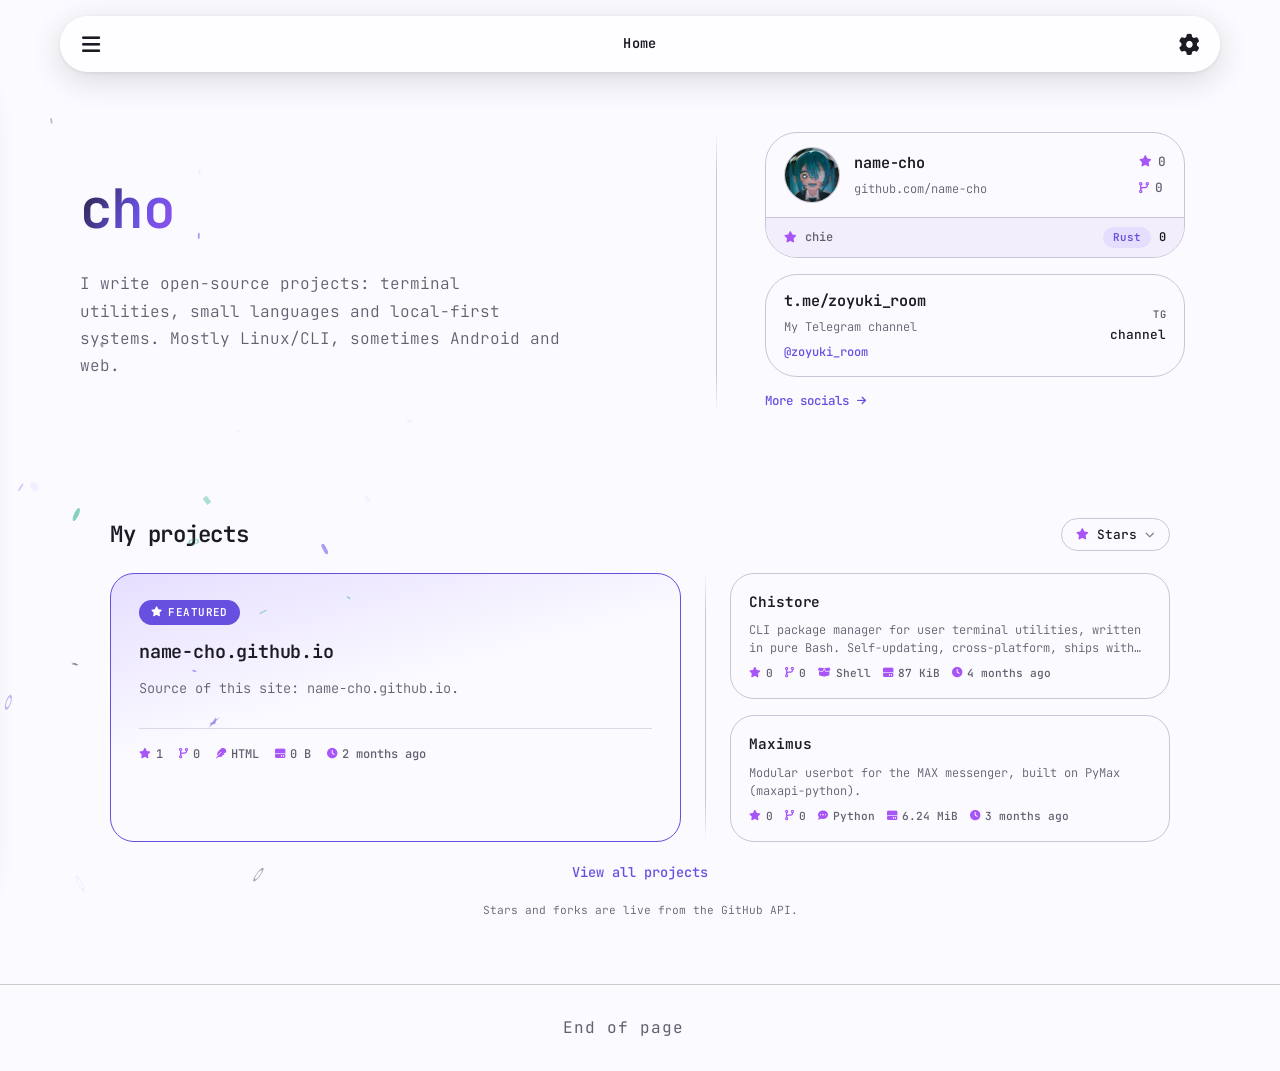
==== index.html @ da780aa5 "meow" ====
<!DOCTYPE html>
<html lang="en">
<head>
<meta charSet="utf-8"/>
<meta name="viewport" content="width=device-width, initial-scale=1"/>
<title>@name-cho</title>
<meta name="description" content="cho — projects, documentation and links."/>
<link rel="icon" href="assets/favicon.svg" type="image/svg+xml"/>
<link rel="stylesheet" href="assets/jetbrains-mono.css?v=1789398069"/>
<link rel="stylesheet" href="assets/fontawesome-subset.css?v=1789398069"/>
<link rel="stylesheet" href="assets/style.css?v=1789398069"/>
<link rel="stylesheet" href="assets/docs.css?v=1789398069"/>
<link rel="stylesheet" href="assets/fx.css?v=1789398069"/>
</head>
<body>
<div class="SideNav-module__W2m5EW__overlay" id="sideOverlay" aria-hidden="true"></div>
<aside class="SideNav-module__W2m5EW__sideNav" id="sideNav">
<nav class="SideNav-module__W2m5EW__navList" id="sideNavList"></nav>
</aside>
<div class="TopBar-module__hfKmSa__topBar">
<div class="TopBar-module__hfKmSa__leftSlot">
<div class="TopBar-module__hfKmSa__settingsBtnWrap">
<button class="TopBar-module__hfKmSa__settingsBtn" id="navBtn" aria-label="Open navigation"><i class="fas fa-bars"></i></button>
<span class="TopBar-module__hfKmSa__tooltip TopBar-module__hfKmSa__tooltipRight" data-i18n="navigation">Navigation</span>
</div>
</div>
<nav class="TopBar-module__hfKmSa__breadcrumb" aria-label="breadcrumb">
<span class="TopBar-module__hfKmSa__breadcrumbItem"><span class="TopBar-module__hfKmSa__breadcrumbCurrent" data-i18n="navHomeLabel">Home</span></span>
</nav>
<div class="TopBar-module__hfKmSa__rightControls">
<div class="TopBar-module__hfKmSa__settingsBtnWrap">
<button class="TopBar-module__hfKmSa__settingsBtn" id="settingsBtn" aria-label="Settings"><i class="fas fa-cog"></i></button>
<span class="TopBar-module__hfKmSa__tooltip" id="settingsTooltip" data-i18n="preferences">Preferences</span>
</div>
<div class="TopBar-module__hfKmSa__popup" id="settingsPopup">
<div class="TopBar-module__hfKmSa__popupSection">
<div class="TopBar-module__hfKmSa__popupTitle" data-i18n="theme">Theme</div>
<div class="TopBar-module__hfKmSa__optionRow">
<button class="TopBar-module__hfKmSa__optionBtn js-theme-btn" data-theme="auto">Auto</button>
<button class="TopBar-module__hfKmSa__optionBtn js-theme-btn" data-theme="light" aria-label="Light"><i class="fas fa-sun"></i></button>
<button class="TopBar-module__hfKmSa__optionBtn js-theme-btn" data-theme="dark" aria-label="Dark"><i class="fas fa-moon"></i></button>
</div>
</div>
<div class="TopBar-module__hfKmSa__popupSection">
<div class="TopBar-module__hfKmSa__popupTitle" data-i18n="language">Language</div>
<div class="TopBar-module__hfKmSa__optionRow">
<button class="TopBar-module__hfKmSa__optionBtn js-lang-btn" data-lang="en">EN</button>
<button class="TopBar-module__hfKmSa__optionBtn js-lang-btn" data-lang="ru">RU</button>
</div>
</div>
<div class="TopBar-module__hfKmSa__popupSection">
<div class="TopBar-module__hfKmSa__popupTitle" data-i18n="effects">Effects</div>
<div class="TopBar-module__hfKmSa__optionRow">
<div class="TopBar-module__hfKmSa__settingsBtnWrap">
<button class="TopBar-module__hfKmSa__optionBtn" id="particlesBtn" type="button" aria-label="Click particles"><i class="fas fa-wand-magic-sparkles"></i></button>
<span class="TopBar-module__hfKmSa__tooltip" data-i18n="particles">Click particles</span>
</div>
</div>
</div>
</div>
</div>
</div>
<div class="page-module__E0kJGG__container"><main class="page-module__E0kJGG__main">
<div class="page-module__E0kJGG__introCol">
<h1 id="heroHandle" class="jelly-drop">cho</h1>
<p class="page-module__E0kJGG__tagline jelly-rise" id="heroTagline"></p>
</div>
<div class="page-module__E0kJGG__heroDivider" aria-hidden="true"></div>
<div class="page-module__E0kJGG__links">
<div class="GithubCard-module__CP3e5W__card">
<a href="https://github.com/name-cho" class="GithubCard-module__CP3e5W__mainRow" id="gitCard" aria-label="GitHub profile" target="_blank" rel="noopener">
<div class="GithubCard-module__CP3e5W__avatar GithubCard-module__CP3e5W__skeleton" id="gitAvatar"></div>
<div class="GithubCard-module__CP3e5W__info">
<div class="GithubCard-module__CP3e5W__login GithubCard-module__CP3e5W__skeletonText" id="gitLogin"></div>
<div class="GithubCard-module__CP3e5W__bio GithubCard-module__CP3e5W__skeletonText" id="gitBio"></div>
</div>
<div class="GithubCard-module__CP3e5W__stats">
<div class="GithubCard-module__CP3e5W__stat"><i class="fas fa-star"></i><span class="GithubCard-module__CP3e5W__skeletonText"></span></div>
<div class="GithubCard-module__CP3e5W__stat"><i class="fas fa-code-branch"></i><span class="GithubCard-module__CP3e5W__skeletonText"></span></div>
</div>
</a>
<div class="GithubCard-module__CP3e5W__topRepo" id="gitTopRepo"></div>
</div>
<div>
<div class="TelegramCard-module__SQS1Ya__card">
<div class="TelegramCard-module__SQS1Ya__mainRow">
<div class="TelegramCard-module__SQS1Ya__info">
<div class="TelegramCard-module__SQS1Ya__name" id="tgName">t.me/zoyuki_room</div>
<div class="TelegramCard-module__SQS1Ya__description" id="tgDesc"></div>
<div class="TelegramCard-module__SQS1Ya__usernames" id="tgUsernames"></div>
</div>
<div class="TelegramCard-module__SQS1Ya__idBadge"><span class="TelegramCard-module__SQS1Ya__idLabel" id="tgBadgeLabel">TG</span><span class="TelegramCard-module__SQS1Ya__idValue" id="tgBadgeValue">channel</span></div>
</div>
</div>
<a class="page-module__E0kJGG__moreSocials" id="moreSocials" href="socials.html"></a>
</div>
</div>
</main>
<section class="ProjectsSection-module__2qoIza__section">
<div class="ProjectsSection-module__2qoIza__header jelly-rise">
<h2 data-i18n="myProjects">My projects</h2>
<div class="ProjectsSection-module__2qoIza__sortRoot" id="sortRoot"></div>
</div>
<div class="ProjectsSection-module__2qoIza__grid" id="projectsGrid">
<div class="ProjectsSection-module__2qoIza__card ProjectsSection-module__2qoIza__cardFeatured">
<div class="ProjectsSection-module__2qoIza__featuredBadge ProjectsSection-module__2qoIza__skeletonText"></div>
<div class="ProjectsSection-module__2qoIza__name ProjectsSection-module__2qoIza__skeletonText"></div>
<div class="ProjectsSection-module__2qoIza__description ProjectsSection-module__2qoIza__skeletonText"></div>
<div class="ProjectsSection-module__2qoIza__meta"><span class="ProjectsSection-module__2qoIza__metaItem ProjectsSection-module__2qoIza__skeletonText"></span><span class="ProjectsSection-module__2qoIza__metaItem ProjectsSection-module__2qoIza__skeletonText"></span></div>
</div>
<div class="ProjectsSection-module__2qoIza__divider" aria-hidden="true"></div>
<div class="ProjectsSection-module__2qoIza__stack">
<div class="ProjectsSection-module__2qoIza__card">
<div class="ProjectsSection-module__2qoIza__name ProjectsSection-module__2qoIza__skeletonText"></div>
<div class="ProjectsSection-module__2qoIza__description ProjectsSection-module__2qoIza__skeletonText"></div>
<div class="ProjectsSection-module__2qoIza__meta"><span class="ProjectsSection-module__2qoIza__metaItem ProjectsSection-module__2qoIza__skeletonText"></span><span class="ProjectsSection-module__2qoIza__metaItem ProjectsSection-module__2qoIza__skeletonText"></span></div>
</div>
<div class="ProjectsSection-module__2qoIza__card">
<div class="ProjectsSection-module__2qoIza__name ProjectsSection-module__2qoIza__skeletonText"></div>
<div class="ProjectsSection-module__2qoIza__description ProjectsSection-module__2qoIza__skeletonText"></div>
<div class="ProjectsSection-module__2qoIza__meta"><span class="ProjectsSection-module__2qoIza__metaItem ProjectsSection-module__2qoIza__skeletonText"></span><span class="ProjectsSection-module__2qoIza__metaItem ProjectsSection-module__2qoIza__skeletonText"></span></div>
</div>
</div>
</div>
<div class="page-module__E0kJGG__viewMoreWrap" id="viewMoreWrap"></div>
<p class="page-module__E0kJGG__note" id="snapshotNote"></p>
</section>
<footer class="page-module__E0kJGG__footer">
<p id="animated-text"><span data-i18n="endOfPage">End of page</span><span aria-hidden="true" style="display:inline-flex"><span class="animated-dot" style="animation-delay:0s">.</span><span class="animated-dot" style="animation-delay:0.2s">.</span><span class="animated-dot" style="animation-delay:0.4s">.</span></span></p>
</footer>
</div>
<script src="data.js?v=1789398069"></script>
<script src="app.js?v=1789398069"></script>
<script src="assets/fx.js?v=1789398069"></script>
</body>
</html>
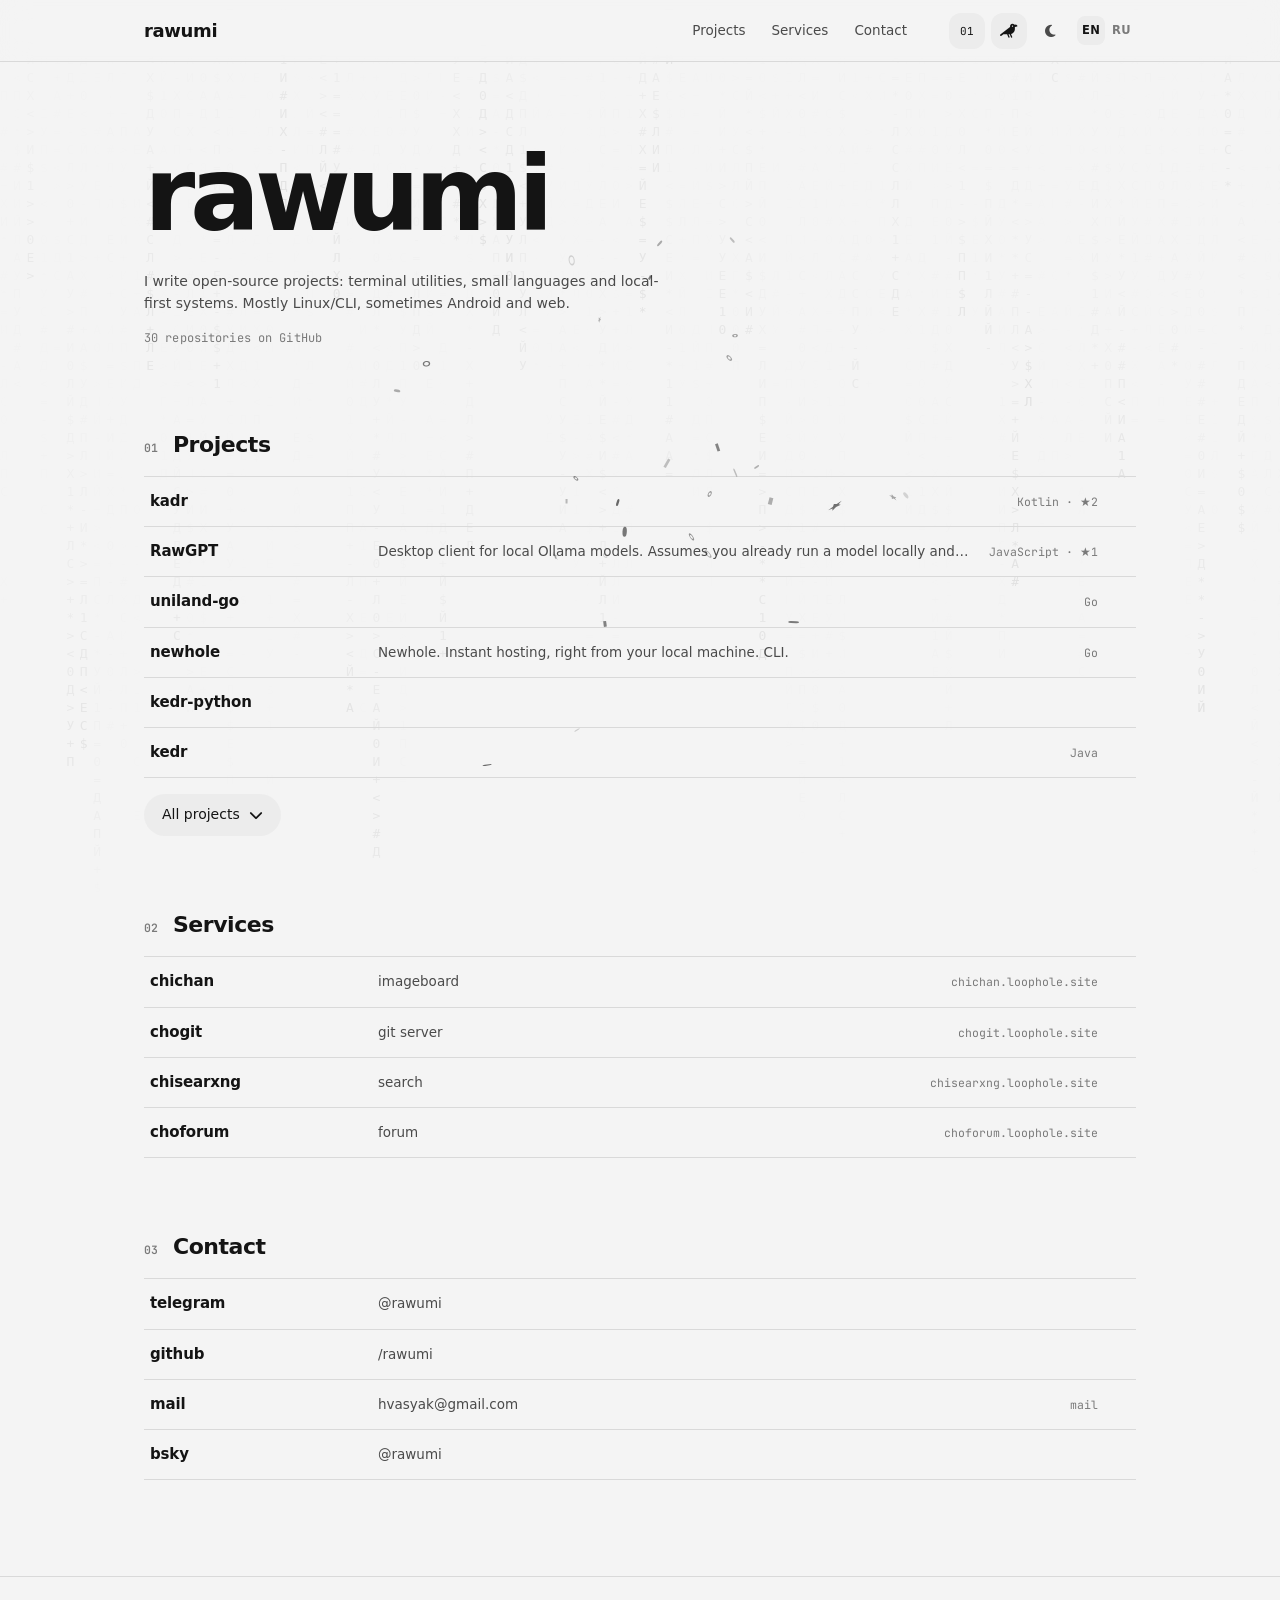
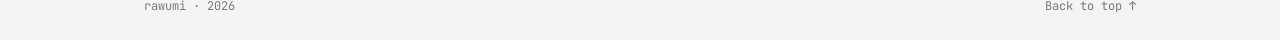
==== commit 8cda5bee: "site: rename to rawumi, editorial redesign, matrix background" ====
--- a/index.html
+++ b/index.html
@@ -3,134 +3,72 @@
 <head>
 <meta charSet="utf-8"/>
 <meta name="viewport" content="width=device-width, initial-scale=1"/>
-<title>@name-cho</title>
-<meta name="description" content="cho — projects, documentation and links."/>
+<title>@rawumi</title>
+<meta name="description" content="rawumi — projects, services and links."/>
+<meta name="theme-color" content="#0f0f0f" media="(prefers-color-scheme: dark)"/>
+<meta name="theme-color" content="#f4f4f4" media="(prefers-color-scheme: light)"/>
 <link rel="icon" href="assets/favicon.svg" type="image/svg+xml"/>
-<link rel="stylesheet" href="assets/jetbrains-mono.css?v=1789398069"/>
-<link rel="stylesheet" href="assets/fontawesome-subset.css?v=1789398069"/>
-<link rel="stylesheet" href="assets/style.css?v=1789398069"/>
-<link rel="stylesheet" href="assets/docs.css?v=1789398069"/>
-<link rel="stylesheet" href="assets/fx.css?v=1789398069"/>
+<link rel="stylesheet" href="assets/jetbrains-mono.css?v=1795276804"/>
+<link rel="stylesheet" href="assets/fontawesome-subset.css?v=1795276804"/>
+<link rel="stylesheet" href="assets/fx.css?v=1795276804"/>
+<link rel="stylesheet" href="assets/m3.css?v=1795276804"/>
 </head>
-<body>
-<div class="SideNav-module__W2m5EW__overlay" id="sideOverlay" aria-hidden="true"></div>
-<aside class="SideNav-module__W2m5EW__sideNav" id="sideNav">
-<nav class="SideNav-module__W2m5EW__navList" id="sideNavList"></nav>
-</aside>
-<div class="TopBar-module__hfKmSa__topBar">
-<div class="TopBar-module__hfKmSa__leftSlot">
-<div class="TopBar-module__hfKmSa__settingsBtnWrap">
-<button class="TopBar-module__hfKmSa__settingsBtn" id="navBtn" aria-label="Open navigation"><i class="fas fa-bars"></i></button>
-<span class="TopBar-module__hfKmSa__tooltip TopBar-module__hfKmSa__tooltipRight" data-i18n="navigation">Navigation</span>
-</div>
-</div>
-<nav class="TopBar-module__hfKmSa__breadcrumb" aria-label="breadcrumb">
-<span class="TopBar-module__hfKmSa__breadcrumbItem"><span class="TopBar-module__hfKmSa__breadcrumbCurrent" data-i18n="navHomeLabel">Home</span></span>
-</nav>
-<div class="TopBar-module__hfKmSa__rightControls">
-<div class="TopBar-module__hfKmSa__settingsBtnWrap">
-<button class="TopBar-module__hfKmSa__settingsBtn" id="settingsBtn" aria-label="Settings"><i class="fas fa-cog"></i></button>
-<span class="TopBar-module__hfKmSa__tooltip" id="settingsTooltip" data-i18n="preferences">Preferences</span>
-</div>
-<div class="TopBar-module__hfKmSa__popup" id="settingsPopup">
-<div class="TopBar-module__hfKmSa__popupSection">
-<div class="TopBar-module__hfKmSa__popupTitle" data-i18n="theme">Theme</div>
-<div class="TopBar-module__hfKmSa__optionRow">
-<button class="TopBar-module__hfKmSa__optionBtn js-theme-btn" data-theme="auto">Auto</button>
-<button class="TopBar-module__hfKmSa__optionBtn js-theme-btn" data-theme="light" aria-label="Light"><i class="fas fa-sun"></i></button>
-<button class="TopBar-module__hfKmSa__optionBtn js-theme-btn" data-theme="dark" aria-label="Dark"><i class="fas fa-moon"></i></button>
-</div>
-</div>
-<div class="TopBar-module__hfKmSa__popupSection">
-<div class="TopBar-module__hfKmSa__popupTitle" data-i18n="language">Language</div>
-<div class="TopBar-module__hfKmSa__optionRow">
-<button class="TopBar-module__hfKmSa__optionBtn js-lang-btn" data-lang="en">EN</button>
-<button class="TopBar-module__hfKmSa__optionBtn js-lang-btn" data-lang="ru">RU</button>
-</div>
-</div>
-<div class="TopBar-module__hfKmSa__popupSection">
-<div class="TopBar-module__hfKmSa__popupTitle" data-i18n="effects">Effects</div>
-<div class="TopBar-module__hfKmSa__optionRow">
-<div class="TopBar-module__hfKmSa__settingsBtnWrap">
-<button class="TopBar-module__hfKmSa__optionBtn" id="particlesBtn" type="button" aria-label="Click particles"><i class="fas fa-wand-magic-sparkles"></i></button>
-<span class="TopBar-module__hfKmSa__tooltip" data-i18n="particles">Click particles</span>
+<body id="top">
+
+<canvas class="rain" id="rain" aria-hidden="true"></canvas>
+
+<header class="site-head">
+<div class="wrap head-inner">
+<a class="brand" href="index.html">rawumi</a>
+<nav class="head-links" id="siteNav" aria-label="Sections"></nav>
+<div class="head-actions">
+<button class="icon-btn" id="matrixBtn" type="button" aria-pressed="true" aria-label="Matrix rain" title="Matrix rain"><span class="mono">01</span></button>
+<button class="icon-btn" id="particlesBtn" type="button" aria-pressed="true" aria-label="Click particles" title="Click particles"><i class="fas fa-wand-magic-sparkles"></i></button>
+<button class="icon-btn" id="themeBtn" type="button" aria-label="Theme" title="Theme"><i class="fas fa-moon"></i></button>
+<div class="lang" id="langSeg" role="group" aria-label="Language">
+<button type="button" data-lang="en">EN</button>
+<button type="button" data-lang="ru">RU</button>
 </div>
 </div>
 </div>
+</header>
+
+<main class="wrap">
+<section class="hero">
+<h1 class="hero-title" id="heroHandle">rawumi</h1>
+<p class="hero-lead" id="heroTagline"></p>
+<p class="hero-meta mono" id="heroMeta"></p>
+</section>
+
+<section class="sec" id="projects">
+<h2 class="sec-title"><span class="idx mono">01</span><span data-i18n="projectsTitle">Projects</span></h2>
+<ul class="rows" id="projectsGrid"></ul>
+<div class="more" id="viewMoreWrap"></div>
+</section>
+
+<section class="sec" id="services">
+<h2 class="sec-title"><span class="idx mono">02</span><span data-i18n="servicesTitle">Services</span></h2>
+<ul class="rows" id="servicesGrid"></ul>
+</section>
+
+<section class="sec" id="contact">
+<h2 class="sec-title"><span class="idx mono">03</span><span data-i18n="contactTitle">Contact</span></h2>
+<ul class="rows" id="contactGrid"></ul>
+</section>
+</main>
+
+<footer class="foot">
+<div class="wrap foot-inner">
+<span class="mono">rawumi · <span id="year">2026</span></span>
+<a class="mono foot-up" href="#top"><span data-i18n="backTop">Back to top</span> ↑</a>
 </div>
-</div>
-</div>
-<div class="page-module__E0kJGG__container"><main class="page-module__E0kJGG__main">
-<div class="page-module__E0kJGG__introCol">
-<h1 id="heroHandle" class="jelly-drop">cho</h1>
-<p class="page-module__E0kJGG__tagline jelly-rise" id="heroTagline"></p>
-</div>
-<div class="page-module__E0kJGG__heroDivider" aria-hidden="true"></div>
-<div class="page-module__E0kJGG__links">
-<div class="GithubCard-module__CP3e5W__card">
-<a href="https://github.com/name-cho" class="GithubCard-module__CP3e5W__mainRow" id="gitCard" aria-label="GitHub profile" target="_blank" rel="noopener">
-<div class="GithubCard-module__CP3e5W__avatar GithubCard-module__CP3e5W__skeleton" id="gitAvatar"></div>
-<div class="GithubCard-module__CP3e5W__info">
-<div class="GithubCard-module__CP3e5W__login GithubCard-module__CP3e5W__skeletonText" id="gitLogin"></div>
-<div class="GithubCard-module__CP3e5W__bio GithubCard-module__CP3e5W__skeletonText" id="gitBio"></div>
-</div>
-<div class="GithubCard-module__CP3e5W__stats">
-<div class="GithubCard-module__CP3e5W__stat"><i class="fas fa-star"></i><span class="GithubCard-module__CP3e5W__skeletonText"></span></div>
-<div class="GithubCard-module__CP3e5W__stat"><i class="fas fa-code-branch"></i><span class="GithubCard-module__CP3e5W__skeletonText"></span></div>
-</div>
-</a>
-<div class="GithubCard-module__CP3e5W__topRepo" id="gitTopRepo"></div>
-</div>
-<div>
-<div class="TelegramCard-module__SQS1Ya__card">
-<div class="TelegramCard-module__SQS1Ya__mainRow">
-<div class="TelegramCard-module__SQS1Ya__info">
-<div class="TelegramCard-module__SQS1Ya__name" id="tgName">t.me/zoyuki_room</div>
-<div class="TelegramCard-module__SQS1Ya__description" id="tgDesc"></div>
-<div class="TelegramCard-module__SQS1Ya__usernames" id="tgUsernames"></div>
-</div>
-<div class="TelegramCard-module__SQS1Ya__idBadge"><span class="TelegramCard-module__SQS1Ya__idLabel" id="tgBadgeLabel">TG</span><span class="TelegramCard-module__SQS1Ya__idValue" id="tgBadgeValue">channel</span></div>
-</div>
-</div>
-<a class="page-module__E0kJGG__moreSocials" id="moreSocials" href="socials.html"></a>
-</div>
-</div>
-</main>
-<section class="ProjectsSection-module__2qoIza__section">
-<div class="ProjectsSection-module__2qoIza__header jelly-rise">
-<h2 data-i18n="myProjects">My projects</h2>
-<div class="ProjectsSection-module__2qoIza__sortRoot" id="sortRoot"></div>
-</div>
-<div class="ProjectsSection-module__2qoIza__grid" id="projectsGrid">
-<div class="ProjectsSection-module__2qoIza__card ProjectsSection-module__2qoIza__cardFeatured">
-<div class="ProjectsSection-module__2qoIza__featuredBadge ProjectsSection-module__2qoIza__skeletonText"></div>
-<div class="ProjectsSection-module__2qoIza__name ProjectsSection-module__2qoIza__skeletonText"></div>
-<div class="ProjectsSection-module__2qoIza__description ProjectsSection-module__2qoIza__skeletonText"></div>
-<div class="ProjectsSection-module__2qoIza__meta"><span class="ProjectsSection-module__2qoIza__metaItem ProjectsSection-module__2qoIza__skeletonText"></span><span class="ProjectsSection-module__2qoIza__metaItem ProjectsSection-module__2qoIza__skeletonText"></span></div>
-</div>
-<div class="ProjectsSection-module__2qoIza__divider" aria-hidden="true"></div>
-<div class="ProjectsSection-module__2qoIza__stack">
-<div class="ProjectsSection-module__2qoIza__card">
-<div class="ProjectsSection-module__2qoIza__name ProjectsSection-module__2qoIza__skeletonText"></div>
-<div class="ProjectsSection-module__2qoIza__description ProjectsSection-module__2qoIza__skeletonText"></div>
-<div class="ProjectsSection-module__2qoIza__meta"><span class="ProjectsSection-module__2qoIza__metaItem ProjectsSection-module__2qoIza__skeletonText"></span><span class="ProjectsSection-module__2qoIza__metaItem ProjectsSection-module__2qoIza__skeletonText"></span></div>
-</div>
-<div class="ProjectsSection-module__2qoIza__card">
-<div class="ProjectsSection-module__2qoIza__name ProjectsSection-module__2qoIza__skeletonText"></div>
-<div class="ProjectsSection-module__2qoIza__description ProjectsSection-module__2qoIza__skeletonText"></div>
-<div class="ProjectsSection-module__2qoIza__meta"><span class="ProjectsSection-module__2qoIza__metaItem ProjectsSection-module__2qoIza__skeletonText"></span><span class="ProjectsSection-module__2qoIza__metaItem ProjectsSection-module__2qoIza__skeletonText"></span></div>
-</div>
-</div>
-</div>
-<div class="page-module__E0kJGG__viewMoreWrap" id="viewMoreWrap"></div>
-<p class="page-module__E0kJGG__note" id="snapshotNote"></p>
-</section>
-<footer class="page-module__E0kJGG__footer">
-<p id="animated-text"><span data-i18n="endOfPage">End of page</span><span aria-hidden="true" style="display:inline-flex"><span class="animated-dot" style="animation-delay:0s">.</span><span class="animated-dot" style="animation-delay:0.2s">.</span><span class="animated-dot" style="animation-delay:0.4s">.</span></span></p>
 </footer>
-</div>
-<script src="data.js?v=1789398069"></script>
-<script src="app.js?v=1789398069"></script>
-<script src="assets/fx.js?v=1789398069"></script>
+
+<nav class="dock" id="dock" aria-label="Sections"></nav>
+
+<script src="data.js?v=1795276804"></script>
+<script src="app.js?v=1795276804"></script>
+<script src="assets/fx.js?v=1795276804"></script>
+<script type="module" src="assets/matrix-boot.js?v=1795276804"></script>
 </body>
 </html>
--- a/assets/fx.css
+++ b/assets/fx.css
@@ -12,105 +12,186 @@
 :root {
   --ease-jelly: cubic-bezier(.3, 1.36, .5, 1);
   --ease-jelly-soft: cubic-bezier(.25, 1.25, .45, 1);
-  --dur-jelly: .6s;
-}
-
+  --dur-jelly: .7s;
+  /* spring easings for transitions (fallback: overshoot beziers) */
+  --ease-spring: cubic-bezier(.34, 1.56, .5, 1);
+  --ease-spring-bouncy: cubic-bezier(.3, 1.7, .45, 1);
+  --ease-spring-soft: cubic-bezier(.3, 1.3, .5, 1);
+}
+
+/* real damped-spring physics where linear() easing is supported
+   (Chrome/Edge 113+, Firefox 112+, Safari 17.2+); ~9% / ~15% / ~4% overshoot */
+@supports (transition-timing-function: linear(0, 1)) {
+  :root {
+    --ease-spring: linear(0, 0.0875 3.33%, 0.2841 6.67%, 0.5119 10%, 0.7211 13.33%, 0.8862 16.67%, 0.9994 20%, 1.0646 23.33%, 1.0918 26.67%, 1.0927 30%, 1.0784 33.33%, 1.0576 36.67%, 1.0364 40%, 1.0184 43.33%, 1.0051 46.67%, 0.9966 50%, 0.9923 53.33%, 0.991 56.67%, 0.9917 60%, 0.9935 63.33%, 0.9955 66.67%, 0.9974 70%, 0.9989 73.33%, 1 76.67%, 1.0006 80%, 1.0008 83.33%, 1.0008 86.67%, 1.0007 90%, 1.0005 93.33%, 1.0003 96.67%, 1);
+    --ease-spring-bouncy: linear(0, 0.1209 3.33%, 0.3837 6.67%, 0.669 10%, 0.9041 13.33%, 1.0587 16.67%, 1.1335 20%, 1.1464 23.33%, 1.1215 26.67%, 1.0804 30%, 1.0394 33.33%, 1.0074 36.67%, 0.9876 40%, 0.9791 43.33%, 0.9789 46.67%, 0.9834 50%, 0.9897 53.33%, 0.9955 56.67%, 0.9998 60%, 1.0023 63.33%, 1.0032 66.67%, 1.003 70%, 1.0022 73.33%, 1.0013 76.67%, 1.0005 80%, 0.9999 83.33%, 0.9996 86.67%, 0.9995 90%, 0.9996 93.33%, 0.9997 96.67%, 1);
+    --ease-spring-soft: linear(0, 0.0881 4.17%, 0.2771 8.33%, 0.4874 12.5%, 0.6753 16.67%, 0.822 20.83%, 0.9246 25%, 0.9886 29.17%, 1.0228 33.33%, 1.0366 37.5%, 1.0378 41.67%, 1.0324 45.83%, 1.0246 50%, 1.0167 54.17%, 1.0101 58.33%, 1.0051 62.5%, 1.0018 66.67%, 0.9998 70.83%, 0.9988 75%, 0.9985 79.17%, 0.9986 83.33%, 0.9989 87.5%, 0.9992 91.67%, 0.9995 95.83%, 1);
+  }
+}
+
+/* ---- click press: damped squash & stretch (volume-preserving) ---- */
 .jelly-press {
-  animation: jellyPress var(--dur-jelly) var(--ease-jelly) both;
+  animation: jellyPress var(--dur-jelly) ease-in-out both;
 }
 @keyframes jellyPress {
   0%   { transform: scale(1, 1); }
-  30%  { transform: scale(.975, 1.02); }
-  62%  { transform: scale(1.012, .99); }
+  16%  { transform: scale(.965, 1.035); }
+  34%  { transform: scale(1.022, .978); }
+  52%  { transform: scale(.993, 1.007); }
+  70%  { transform: scale(1.004, .996); }
+  86%  { transform: scale(.999, 1.001); }
   100% { transform: scale(1, 1); }
 }
 
-.jelly-wobble { animation: jellyWobble .6s var(--ease-jelly) both; }
+/* ---- horizontal wobble: decaying spring oscillation ---- */
+.jelly-wobble { animation: jellyWobble .78s ease-in-out both; }
 @keyframes jellyWobble {
-  0%   { transform: translateX(-5px); }
-  55%  { transform: translateX(2px); }
+  0%   { transform: translateX(-7px); }
+  18%  { transform: translateX(4.5px); }
+  36%  { transform: translateX(-2.8px); }
+  54%  { transform: translateX(1.6px); }
+  71%  { transform: translateX(-.9px); }
+  86%  { transform: translateX(.4px); }
   100% { transform: translateX(0); }
 }
 
-.jelly-pop { animation: jellyPop .45s var(--ease-jelly) both; }
+/* ---- pop-in with overshoot + counter-squash ---- */
+.jelly-pop { animation: jellyPop .55s ease-in-out both; }
 @keyframes jellyPop {
-  0%   { transform: scale(.9); opacity: 0; }
-  65%  { transform: scale(1.03); opacity: 1; }
-  100% { transform: scale(1); opacity: 1; }
-}
-
-.jelly-drop { animation: jellyDrop .9s var(--ease-jelly-soft) both; }
+  0%   { transform: scale(.88); opacity: 0; }
+  30%  { opacity: 1; }
+  46%  { transform: scale(1.045, .962); }
+  68%  { transform: scale(.988, 1.01); }
+  85%  { transform: scale(1.006, .995); }
+  100% { transform: scale(1, 1); opacity: 1; }
+}
+
+/* ---- hero drop: gravity fall, landing squash, bounce settle ---- */
+.jelly-drop { animation: jellyDrop 1s both; }
 @keyframes jellyDrop {
-  0%   { transform: translateY(-12px); opacity: 0; }
-  60%  { transform: translateY(2px); opacity: 1; }
-  100% { transform: translateY(0); opacity: 1; }
+  0%   { transform: translateY(-16px) scale(1.015, .97); opacity: 0; animation-timing-function: cubic-bezier(.5, 0, .78, .35); }
+  34%  { opacity: 1; }
+  50%  { transform: translateY(3px) scale(.985, 1.025); opacity: 1; animation-timing-function: ease-in-out; }
+  68%  { transform: translateY(-2.4px) scale(1.008, .992); animation-timing-function: ease-in-out; }
+  83%  { transform: translateY(.7px) scale(.998, 1.004); animation-timing-function: ease-in-out; }
+  100% { transform: translateY(0) scale(1, 1); opacity: 1; }
+}
+
+/* ---- scroll reveal: rise with deceleration + soft overshoot ---- */
+.jelly-rise { animation: jellyRise .8s both; }
+@keyframes jellyRise {
+  0%   { opacity: 0; transform: translateY(14px) scale(.997, 1.008); animation-timing-function: cubic-bezier(.18, .72, .28, 1); }
+  48%  { opacity: 1; transform: translateY(-3px) scale(1.003, .996); animation-timing-function: ease-in-out; }
+  70%  { transform: translateY(1.3px) scale(.999, 1.002); animation-timing-function: ease-in-out; }
+  86%  { transform: translateY(-.5px); animation-timing-function: ease-in-out; }
+  100% { opacity: 1; transform: translateY(0) scale(1, 1); }
 }
 
 @media (hover: hover) and (pointer: fine) {
   .GithubCard-module__CP3e5W__card:hover,
   .TelegramCard-module__SQS1Ya__card:hover,
   .ProjectsSection-module__2qoIza__card:hover {
-    transition: transform .5s var(--ease-jelly), border-color var(--dur-fast) var(--ease-effects), box-shadow .5s var(--ease-jelly);
-    transform: translateY(-4px) scale(1.01);
+    transition: transform .55s var(--ease-spring-bouncy), border-color var(--dur-fast) var(--ease-effects), box-shadow .55s var(--ease-spring);
+    transform: translateY(-5px) scale(1.012);
   }
   .ProjectsSection-module__2qoIza__stack .ProjectsSection-module__2qoIza__card:nth-child(2):hover,
   .ProjectsSection-module__2qoIza__gridExpanded .ProjectsSection-module__2qoIza__card:nth-child(even):hover {
-    transform: translateY(-4px) scale(1.01);
+    transform: translateY(-5px) scale(1.012);
   }
   .page-module__bkK2cG__button:hover {
-    transition: transform .5s var(--ease-jelly), background-color var(--dur-fast) var(--ease-effects), box-shadow .5s var(--ease-jelly);
+    transition: transform .55s var(--ease-spring-bouncy), background-color var(--dur-fast) var(--ease-effects), box-shadow .55s var(--ease-spring);
     transform: translateY(-3px) scale(1.02);
   }
   .TopBar-module__hfKmSa__settingsBtn:hover,
   .ProjectsSection-module__2qoIza__sortTrigger:hover {
-    transition: transform .45s var(--ease-jelly), background-color var(--dur-fast) var(--ease-effects), border-color var(--dur-fast) var(--ease-effects), color var(--dur-fast) var(--ease-effects);
-  }
-}
-
+    transition: transform .5s var(--ease-spring-bouncy), background-color var(--dur-fast) var(--ease-effects), border-color var(--dur-fast) var(--ease-effects), color var(--dur-fast) var(--ease-effects);
+  }
+}
+
+/* ---- project cards: spring enter (staggered), blur-free leave ---- */
 .ProjectsSection-module__2qoIza__gridEntering .ProjectsSection-module__2qoIza__card {
-  animation: jellyCardEnter .62s var(--ease-jelly) backwards;
+  animation: jellyCardEnter .72s backwards;
   animation-delay: calc(var(--card-index, 0) * 65ms);
 }
 @keyframes jellyCardEnter {
-  0%   { opacity: 0; transform: translateY(14px) scale(.985); }
-  65%  { opacity: 1; transform: translateY(-2px) scale(1.006); }
-  100% { opacity: 1; transform: translateY(0) scale(1); }
-}
-
+  0%   { opacity: 0; transform: translateY(16px) scale(.98); animation-timing-function: cubic-bezier(.16, .84, .3, 1); }
+  42%  { opacity: 1; }
+  56%  { transform: translateY(-3px) scale(1.01, .996); animation-timing-function: ease-in-out; }
+  76%  { transform: translateY(1.2px) scale(.997, 1.003); animation-timing-function: ease-in-out; }
+  90%  { transform: translateY(-.4px) scale(1.001, .999); animation-timing-function: ease-in-out; }
+  100% { opacity: 1; transform: translateY(0) scale(1, 1); }
+}
+
+.ProjectsSection-module__2qoIza__gridLeaving .ProjectsSection-module__2qoIza__card {
+  animation: jellyCardLeave .26s var(--ease-effects) forwards;
+  animation-delay: calc(var(--card-index, 0) * 40ms);
+  filter: none;
+  pointer-events: none;
+}
+@keyframes jellyCardLeave {
+  0%   { opacity: 1; transform: translateY(0) scale(1); }
+  100% { opacity: 0; transform: translateY(-8px) scale(.97); }
+}
+
+/* ---- side nav: spring slide, compositor-boosted ---- */
 .SideNav-module__W2m5EW__sideNav {
-  transition: transform .6s var(--ease-jelly);
-}
-
+  transition: transform .7s var(--ease-spring);
+  will-change: transform;
+}
+.SideNav-module__W2m5EW__chevron {
+  transition: transform .55s var(--ease-spring-soft), color var(--dur-fast) var(--ease-effects);
+}
+
+/* ---- popups / menus / tooltips: spring transforms ---- */
+.TopBar-module__hfKmSa__popup {
+  transition: opacity .4s var(--ease-effects), transform .6s var(--ease-spring), background var(--dur-default) var(--ease-effects);
+  will-change: transform;
+}
 .TopBar-module__hfKmSa__popup.TopBar-module__hfKmSa__open .TopBar-module__hfKmSa__popupSection {
-  animation: jellyPop .4s var(--ease-jelly) both;
+  animation: jellyPop .5s ease-in-out both;
 }
 .TopBar-module__hfKmSa__popup.TopBar-module__hfKmSa__open .TopBar-module__hfKmSa__popupSection:nth-child(2) {
   animation-delay: .06s;
 }
+.TopBar-module__hfKmSa__popup.TopBar-module__hfKmSa__open .TopBar-module__hfKmSa__popupSection:nth-child(3) {
+  animation-delay: .12s;
+}
+
+.ProjectsSection-module__2qoIza__sortMenu {
+  transition: opacity .35s var(--ease-effects), transform .55s var(--ease-spring);
+}
+.ProjectsSection-module__2qoIza__sortChevron {
+  transition: transform .55s var(--ease-spring-soft), opacity var(--dur-fast) var(--ease-effects);
+}
+.TopBar-module__hfKmSa__tooltip {
+  transition: opacity var(--dur-fast) var(--ease-effects), transform .5s var(--ease-spring-soft);
+}
 
 .TopBar-module__hfKmSa__optionBtn.TopBar-module__hfKmSa__active {
-  animation: jellyPick .5s var(--ease-jelly) both;
+  animation: jellyPick .55s ease-in-out both;
 }
 @keyframes jellyPick {
-  0%   { transform: scale(.94); }
-  60%  { transform: scale(1.05); }
-  100% { transform: scale(1); }
-}
-
-.jelly-rise { animation: jellyRise .7s var(--ease-jelly-soft) both; }
-@keyframes jellyRise {
-  0%   { opacity: 0; transform: translateY(10px); }
-  70%  { opacity: 1; transform: translateY(-1px); }
-  100% { opacity: 1; transform: translateY(0); }
+  0%   { transform: scale(.92); }
+  40%  { transform: scale(1.06, .955); }
+  64%  { transform: scale(.985, 1.012); }
+  84%  { transform: scale(1.008, .996); }
+  100% { transform: scale(1, 1); }
 }
 
 @media (prefers-reduced-motion: reduce) {
   .jelly-press, .jelly-wobble, .jelly-pop, .jelly-drop, .jelly-rise,
   .ProjectsSection-module__2qoIza__gridEntering .ProjectsSection-module__2qoIza__card,
-  .TopBar-module__hfKmSa__optionBtn.TopBar-module__hfKmSa__active {
+  .ProjectsSection-module__2qoIza__gridLeaving .ProjectsSection-module__2qoIza__card,
+  .TopBar-module__hfKmSa__optionBtn.TopBar-module__hfKmSa__active,
+  .TopBar-module__hfKmSa__popup.TopBar-module__hfKmSa__open .TopBar-module__hfKmSa__popupSection {
     animation: none !important;
   }
-  .SideNav-module__W2m5EW__sideNav { transition: transform var(--dur-slow) var(--ease-effects); }
+  .SideNav-module__W2m5EW__sideNav {
+    transition: transform var(--dur-slow) var(--ease-effects);
+    will-change: auto;
+  }
+  .TopBar-module__hfKmSa__popup,
+  .ProjectsSection-module__2qoIza__sortMenu { will-change: auto; }
 }
 
 .page-module__iRtBbG__mdTable {
@@ -150,7 +231,7 @@
   color: var(--text-muted);
   flex: 1;
   min-width: 0;
-  margin: 0 12px;
+  margin: 0 0 0 12px;
   font-size: .7rem;
   font-weight: 400;
   white-space: nowrap;
--- a/assets/m3.css
+++ b/assets/m3.css
@@ -0,0 +1,533 @@
+/* rawumi — editorial minimal. No card walls: typography, rules, lists.
+   Monochrome, DM-sans-like grotesque, mono for numbers and labels. */
+
+:root {
+  color-scheme: light;
+  --bg: #f4f4f4;
+  --low: #ececec;
+  --high: #e0e0e0;
+  --ink: #141414;
+  --ink-variant: #4a4a4a;
+  --ink-muted: #7a7a7a;
+  --line: #d9d9d9;
+  --primary: #111111;
+  --on-primary: #ffffff;
+  --radius-in: 22px;
+  --gap: 10px;
+  --spring: cubic-bezier(.2, 1.05, .3, 1);
+  --ease: cubic-bezier(.2, 0, 0, 1);
+  --header-h: 62px;
+  --font-sans: "DM Sans", "Segoe UI Variable Display", "Segoe UI", system-ui, -apple-system, Arial, sans-serif;
+  --font-mono: "DM Mono", "JetBrains Mono", ui-monospace, monospace;
+}
+
+[data-theme=dark] {
+  color-scheme: dark;
+  --bg: #0f0f0f;
+  --low: #191919;
+  --high: #242424;
+  --ink: #f2f2f2;
+  --ink-variant: #b8b8b8;
+  --ink-muted: #8a8a8a;
+  --line: #262626;
+  --primary: #f5f5f5;
+  --on-primary: #111111;
+}
+
+@media (prefers-color-scheme: dark) {
+  :root:not([data-theme=light]) {
+    color-scheme: dark;
+    --bg: #0f0f0f;
+    --low: #191919;
+    --high: #242424;
+    --ink: #f2f2f2;
+    --ink-variant: #b8b8b8;
+    --ink-muted: #8a8a8a;
+    --line: #262626;
+    --primary: #f5f5f5;
+    --on-primary: #111111;
+  }
+}
+
+
+/* aliases so the legacy inner-page sheets inherit the monochrome palette */
+:root {
+  --text-color: var(--ink);
+  --text-muted: var(--ink-variant);
+  --bg-color: var(--bg);
+  --surface: var(--low);
+  --surface-container: var(--low);
+  --surface-container-high: var(--high);
+  --outline: var(--line);
+  --outline-variant: var(--line);
+  --primary-container: var(--low);
+  --primary-on: var(--on-primary);
+  --secondary: var(--ink-variant);
+  --secondary-container: var(--high);
+  --tertiary: var(--ink-muted);
+  --tertiary-container: var(--high);
+  --border-color: var(--line);
+  --hover-bg: var(--low);
+  --glass-bg: var(--bg);
+  --glass-border: var(--line);
+  --popup-bg: var(--low);
+  --popup-border: var(--line);
+  --popup-hover: var(--high);
+  --btn-bg: var(--low);
+  --btn-hover: var(--high);
+  --nav-bg: var(--bg);
+  --nav-border: var(--line);
+  --role-color: var(--ink-muted);
+}
+
+* { box-sizing: border-box; }
+
+html { scroll-behavior: smooth; scroll-padding-top: calc(var(--header-h) + 16px); }
+
+body {
+  margin: 0;
+  background: var(--bg);
+  color: var(--ink);
+  font-family: var(--font-sans);
+  font-size: 16px;
+  line-height: 1.55;
+  -webkit-font-smoothing: antialiased;
+  transition: background-color .3s var(--ease), color .3s var(--ease);
+}
+
+@media (max-width: 760px) { body { padding-bottom: 74px; } }
+
+a { color: inherit; text-decoration: none; }
+::selection { background: var(--primary); color: var(--on-primary); }
+:focus-visible { outline: 2px solid var(--primary); outline-offset: 3px; border-radius: 6px; }
+
+.mono { font-family: var(--font-mono); }
+
+.wrap { max-width: 1040px; margin: 0 auto; padding: 0 24px; }
+
+/* ── top nav ─────────────────────────────────────────────────── */
+.site-head {
+  position: fixed;
+  inset: 0 0 auto;
+  z-index: 500;
+  height: var(--header-h);
+  background: color-mix(in srgb, var(--bg) 92%, transparent);
+  backdrop-filter: blur(14px);
+  border-bottom: 1px solid var(--line);
+}
+
+.head-inner { height: 100%; display: flex; align-items: center; gap: 22px; }
+
+.brand { font-size: 18px; font-weight: 600; letter-spacing: -.02em; }
+
+.head-links { display: flex; gap: 2px; margin-left: auto; }
+
+.head-links a {
+  height: 36px;
+  padding: 0 12px;
+  display: inline-flex;
+  align-items: center;
+  border-radius: 12px;
+  color: var(--ink-variant);
+  font-size: 13.5px;
+  font-weight: 500;
+  transition: background-color .18s var(--ease), color .18s var(--ease);
+}
+
+.head-links a:hover { background: var(--low); color: var(--ink); }
+.head-links a.is-active { color: var(--ink); text-decoration: underline; text-underline-offset: 5px; text-decoration-thickness: 1px; }
+
+.head-actions { display: flex; align-items: center; gap: 6px; }
+.head-links + .head-actions { margin-left: 8px; }
+
+.icon-btn {
+  width: 36px;
+  height: 36px;
+  display: grid;
+  place-items: center;
+  border: 0;
+  border-radius: 12px;
+  background: transparent;
+  color: var(--ink-variant);
+  font-size: 14px;
+  cursor: pointer;
+  transition: background-color .18s var(--ease), color .18s var(--ease);
+}
+
+.icon-btn .mono { font-size: 11px; letter-spacing: .02em; }
+.icon-btn:hover { background: var(--low); color: var(--ink); }
+.icon-btn[aria-pressed=true] { color: var(--ink); background: var(--low); }
+
+.lang { display: inline-flex; gap: 2px; margin-left: 2px; }
+
+.lang button {
+  border: 0;
+  background: none;
+  color: var(--ink-muted);
+  font: inherit;
+  font-size: 11.5px;
+  font-weight: 600;
+  letter-spacing: .03em;
+  padding: 6px 5px;
+  border-radius: 8px;
+  cursor: pointer;
+}
+
+.lang button[aria-pressed=true] { color: var(--ink); background: var(--low); }
+
+/* ── buttons ─────────────────────────────────────────────────── */
+.btn {
+  display: inline-flex;
+  align-items: center;
+  gap: 9px;
+  height: 42px;
+  padding: 0 18px;
+  border: 0;
+  border-radius: var(--radius-in);
+  font: inherit;
+  font-size: 14px;
+  font-weight: 500;
+  cursor: pointer;
+  transition: border-radius .3s var(--spring), background-color .18s var(--ease), transform .2s var(--spring);
+}
+
+.btn--tonal { background: var(--low); color: var(--ink); }
+.btn--tonal:hover { background: var(--high); }
+.btn:active { transform: scale(.98); }
+
+/* ── hero ────────────────────────────────────────────────────── */
+.hero { padding: calc(var(--header-h) + 84px) 0 8px; }
+
+.hero-title {
+  margin: 0;
+  font-size: clamp(56px, 9vw, 104px);
+  font-weight: 600;
+  letter-spacing: -.05em;
+  line-height: .94;
+  animation: heroIn .8s var(--spring) both;
+}
+
+@keyframes heroIn {
+  from { opacity: 0; transform: translateY(18px); filter: blur(4px); }
+  to { opacity: 1; transform: none; filter: none; }
+}
+
+.hero-lead {
+  margin: 26px 0 0;
+  max-width: 58ch;
+  font-size: 14px;
+  line-height: 1.62;
+  color: var(--ink-variant);
+}
+
+.hero-meta {
+  margin: 14px 0 0;
+  font-size: 12px;
+  color: var(--ink-muted);
+  letter-spacing: .01em;
+}
+
+/* ── sections ────────────────────────────────────────────────── */
+.sec { margin-top: 72px; }
+
+.sec-title {
+  display: flex;
+  align-items: baseline;
+  gap: 14px;
+  margin: 0 0 14px;
+  font-size: 22px;
+  font-weight: 600;
+  letter-spacing: -.02em;
+}
+
+.idx { font-size: 11.5px; color: var(--ink-muted); letter-spacing: .04em; }
+
+/* ── rows ────────────────────────────────────────────────────── */
+.rows { list-style: none; margin: 0; padding: 0; border-top: 1px solid var(--line); }
+
+.row { border-bottom: 1px solid var(--line); }
+
+.row a {
+  display: grid;
+  grid-template-columns: minmax(120px, 210px) minmax(0, 1fr) auto 14px;
+  align-items: baseline;
+  gap: 18px;
+  padding: 13px 6px;
+  color: inherit;
+  transition: background-color .15s var(--ease), padding .25s var(--spring);
+}
+
+.row a:hover { background: var(--low); padding-left: 12px; padding-right: 12px; }
+
+.row-t { font-size: 15px; font-weight: 600; letter-spacing: -.01em; }
+
+.row-d {
+  color: var(--ink-variant);
+  font-size: 13.5px;
+  overflow: hidden;
+  text-overflow: ellipsis;
+  white-space: nowrap;
+}
+
+.row-m { color: var(--ink-muted); font-size: 11.5px; white-space: nowrap; }
+
+.row-go { color: var(--ink-muted); font-size: 10px; opacity: 0; transition: opacity .15s var(--ease), transform .2s var(--spring); }
+.row a:hover .row-go { opacity: 1; transform: translateX(2px); }
+
+.more { margin-top: 16px; }
+
+/* ── footer ──────────────────────────────────────────────────── */
+.foot { margin-top: 96px; border-top: 1px solid var(--line); }
+
+.foot-inner {
+  display: flex;
+  align-items: center;
+  justify-content: space-between;
+  gap: 12px;
+  padding-top: 20px;
+  padding-bottom: 24px;
+  color: var(--ink-muted);
+  font-size: 12px;
+}
+
+.foot-up:hover { color: var(--ink); }
+
+/* ── mobile dock ─────────────────────────────────────────────── */
+.dock { display: none; }
+
+@media (max-width: 760px) {
+  .head-links { display: none; }
+  .hero { padding: calc(var(--header-h) + 44px) 0 4px; }
+  .hero-lead { font-size: 13.5px; margin-top: 18px; }
+  .sec { margin-top: 52px; }
+  .row a {
+    grid-template-columns: minmax(0, 1fr) auto;
+    gap: 3px 12px;
+    padding: 12px 4px;
+    align-items: center;
+  }
+  .row-t { grid-column: 1; grid-row: 1; }
+  .row-m { grid-column: 2; grid-row: 1; }
+  .row-d { grid-column: 1 / -1; grid-row: 2; white-space: normal; font-size: 13px; }
+  .row-go { display: none; }
+  .foot { margin-top: 64px; padding-bottom: 74px; }
+
+  .dock {
+    position: fixed;
+    left: 0;
+    right: 0;
+    bottom: 0;
+    z-index: 600;
+    display: flex;
+    padding: 7px 8px calc(7px + env(safe-area-inset-bottom, 0px));
+    background: color-mix(in srgb, var(--bg) 94%, transparent);
+    backdrop-filter: blur(14px);
+    border-top: 1px solid var(--line);
+  }
+
+  .dock a {
+    flex: 1;
+    display: flex;
+    flex-direction: column;
+    align-items: center;
+    gap: 3px;
+    padding: 4px 0;
+    color: var(--ink-muted);
+    font-size: 10.5px;
+    font-weight: 500;
+  }
+
+  .dock a i { font-size: 15px; }
+  .dock a.is-current { color: var(--ink); }
+}
+
+@media (prefers-reduced-motion: reduce) {
+  * { transition-duration: 1ms !important; animation-duration: 1ms !important; }
+  html { scroll-behavior: auto; }
+}
+
+/* ── motion ──────────────────────────────────────────────────── */
+.reveal { opacity: 0; transform: translateY(14px); }
+.reveal.in { opacity: 1; transform: none; transition: opacity .5s var(--ease), transform .7s var(--spring); }
+
+.ripple-host { position: relative; overflow: hidden; }
+
+.m3-ripple {
+  position: absolute;
+  border-radius: 50%;
+  background: currentColor;
+  opacity: .16;
+  transform: scale(0);
+  pointer-events: none;
+  animation: m3Ripple .5s cubic-bezier(.2, 0, 0, 1) forwards;
+}
+
+@keyframes m3Ripple { to { transform: scale(1); opacity: 0; } }
+
+.row.is-pressed { background: var(--low); }
+
+@media (prefers-reduced-motion: reduce) {
+  .hero-title { animation: none; }
+  .reveal { opacity: 1; transform: none; }
+  .m3-ripple { display: none; }
+}
+
+/* ── matrix background ───────────────────────────────────────── */
+.rain {
+  position: fixed;
+  inset: 0;
+  z-index: 0;
+  width: 100%;
+  height: 100%;
+  pointer-events: none;
+  opacity: .1;
+  mask-image: linear-gradient(to bottom, transparent, #000 8%, #000 92%, transparent);
+  -webkit-mask-image: linear-gradient(to bottom, transparent, #000 8%, #000 92%, transparent);
+}
+
+.rain[hidden] { display: none; }
+
+[data-theme=dark] .rain { opacity: .12; }
+
+@media (prefers-color-scheme: dark) {
+  :root:not([data-theme=light]) .rain { opacity: .12; }
+}
+
+main, .foot { position: relative; z-index: 1; }
+
+/* ── legacy shell (inner pages) ──────────────────────────────── */
+.TopBar-module__hfKmSa__topBar {
+  position: fixed;
+  top: 0;
+  height: var(--header-h);
+  max-width: none;
+  margin: 0;
+  padding: 0 24px;
+  border: 0;
+  border-bottom: 1px solid var(--line);
+  border-radius: 0;
+  background: color-mix(in srgb, var(--bg) 92%, transparent);
+  backdrop-filter: blur(14px);
+  box-shadow: none;
+}
+
+.TopBar-module__hfKmSa__settingsBtn { border-radius: 12px; color: var(--ink-variant); }
+.TopBar-module__hfKmSa__settingsBtn:hover { background: var(--low); color: var(--ink); }
+.TopBar-module__hfKmSa__breadcrumbCurrent { font-weight: 600; font-size: 14px; }
+.TopBar-module__hfKmSa__breadcrumbPrev { color: var(--ink-muted); font-size: 13px; }
+.TopBar-module__hfKmSa__popup {
+  border-radius: var(--radius-in);
+  background: var(--low);
+  border: 1px solid var(--line);
+  box-shadow: 0 24px 48px -24px #00000066;
+  backdrop-filter: none;
+}
+.TopBar-module__hfKmSa__optionBtn { border-color: var(--line); border-radius: 12px; }
+.TopBar-module__hfKmSa__optionBtn.TopBar-module__hfKmSa__active { background: var(--primary); color: var(--on-primary); border-color: var(--primary); }
+.TopBar-module__hfKmSa__tooltip { border-radius: 10px; background: var(--high); border: 0; backdrop-filter: none; }
+
+.SideNav-module__W2m5EW__sideNav {
+  top: calc(var(--header-h) + 12px);
+  border-radius: var(--radius-in);
+  background: var(--low);
+  border: 1px solid var(--line);
+  box-shadow: 0 30px 60px -30px #00000080;
+  backdrop-filter: none;
+}
+.SideNav-module__W2m5EW__navItem { border-radius: 12px; font-weight: 500; }
+.SideNav-module__W2m5EW__navItemActive { background: var(--high); color: var(--ink); }
+.SideNav-module__W2m5EW__navSubItem { border-radius: 10px; color: var(--ink-variant); }
+.SideNav-module__W2m5EW__navSubItemActive { color: var(--ink); font-weight: 500; }
+.SideNav-module__W2m5EW__navSubItemActive::before { background: var(--ink); }
+
+.page-module__E0kJGG__container { max-width: 1040px; padding-top: var(--header-h); }
+.page-module__E0kJGG__main { padding: 56px 24px 0; }
+.page-module__E0kJGG__main h1 {
+  background: none;
+  -webkit-text-fill-color: currentColor;
+  color: var(--ink);
+  font-size: clamp(36px, 6vw, 56px);
+  font-weight: 600;
+  letter-spacing: -.045em;
+  line-height: 1;
+  animation: none;
+}
+.page-module__E0kJGG__tagline { color: var(--ink-variant); font-weight: 400; font-size: 14px; }
+.page-module__E0kJGG__heroDivider { background: var(--line); }
+.page-module__E0kJGG__prose { color: var(--ink); font-size: 14.5px; font-weight: 400; line-height: 1.7; }
+.page-module__E0kJGG__prose a { color: var(--ink); text-decoration: underline; text-underline-offset: 3px; text-decoration-color: var(--ink-muted); }
+.page-module__E0kJGG__prose h2 { font-size: 22px; font-weight: 600; letter-spacing: -.02em; }
+.page-module__E0kJGG__listCard { background: none; border: 0; border-top: 1px solid var(--line); border-radius: 0; }
+.page-module__E0kJGG__listRow { border-radius: 0; border-bottom: 1px solid var(--line); padding-left: 4px; padding-right: 4px; }
+.page-module__E0kJGG__listRow:hover { background: var(--low); }
+.page-module__E0kJGG__listName { font-weight: 600; font-size: 15px; }
+.page-module__E0kJGG__listValue { font-family: var(--font-mono); font-size: 11.5px; color: var(--ink-muted); }
+.page-module__E0kJGG__backLink, .page-module__E0kJGG__moreSocials { color: var(--ink); font-weight: 500; font-size: 13px; }
+.page-module__E0kJGG__footer { border-top-color: var(--line); color: var(--ink-muted); }
+.page-module__E0kJGG__note { color: var(--ink-muted); }
+.page-module__E0kJGG__listRow i { color: var(--ink-muted); }
+
+.GithubCard-module__CP3e5W__card,
+.TelegramCard-module__SQS1Ya__card,
+.ProjectsSection-module__2qoIza__card { background: var(--low); border: 0; border-radius: var(--radius-in); }
+
+/* aliases v2 — same specificity as the legacy sheets, later in the cascade */
+[data-theme=dark] {
+  --text-color: var(--ink);
+  --text-muted: var(--ink-variant);
+  --bg-color: var(--bg);
+  --surface: var(--low);
+  --surface-container: var(--low);
+  --surface-container-high: var(--high);
+  --outline: var(--line);
+  --outline-variant: var(--line);
+  --primary-container: var(--low);
+  --primary-on: var(--on-primary);
+  --secondary: var(--ink-variant);
+  --secondary-container: var(--high);
+  --tertiary: var(--ink-muted);
+  --tertiary-container: var(--high);
+  --border-color: var(--line);
+  --hover-bg: var(--low);
+  --glass-bg: var(--bg);
+  --glass-border: var(--line);
+  --popup-bg: var(--low);
+  --popup-border: var(--line);
+  --popup-hover: var(--high);
+  --btn-bg: var(--low);
+  --btn-hover: var(--high);
+  --nav-bg: var(--bg);
+  --nav-border: var(--line);
+  --role-color: var(--ink-muted);
+}
+
+@media (prefers-color-scheme: dark) {
+  :root:not([data-theme=light]) {
+    --text-color: var(--ink);
+    --text-muted: var(--ink-variant);
+    --bg-color: var(--bg);
+    --surface: var(--low);
+    --surface-container: var(--low);
+    --surface-container-high: var(--high);
+    --outline: var(--line);
+    --outline-variant: var(--line);
+    --primary-container: var(--low);
+    --primary-on: var(--on-primary);
+    --secondary: var(--ink-variant);
+    --secondary-container: var(--high);
+    --tertiary: var(--ink-muted);
+    --tertiary-container: var(--high);
+    --border-color: var(--line);
+    --hover-bg: var(--low);
+    --glass-bg: var(--bg);
+    --glass-border: var(--line);
+    --popup-bg: var(--low);
+    --popup-border: var(--line);
+    --popup-hover: var(--high);
+    --btn-bg: var(--low);
+    --btn-hover: var(--high);
+    --nav-bg: var(--bg);
+    --nav-border: var(--line);
+    --role-color: var(--ink-muted);
+  }
+}
